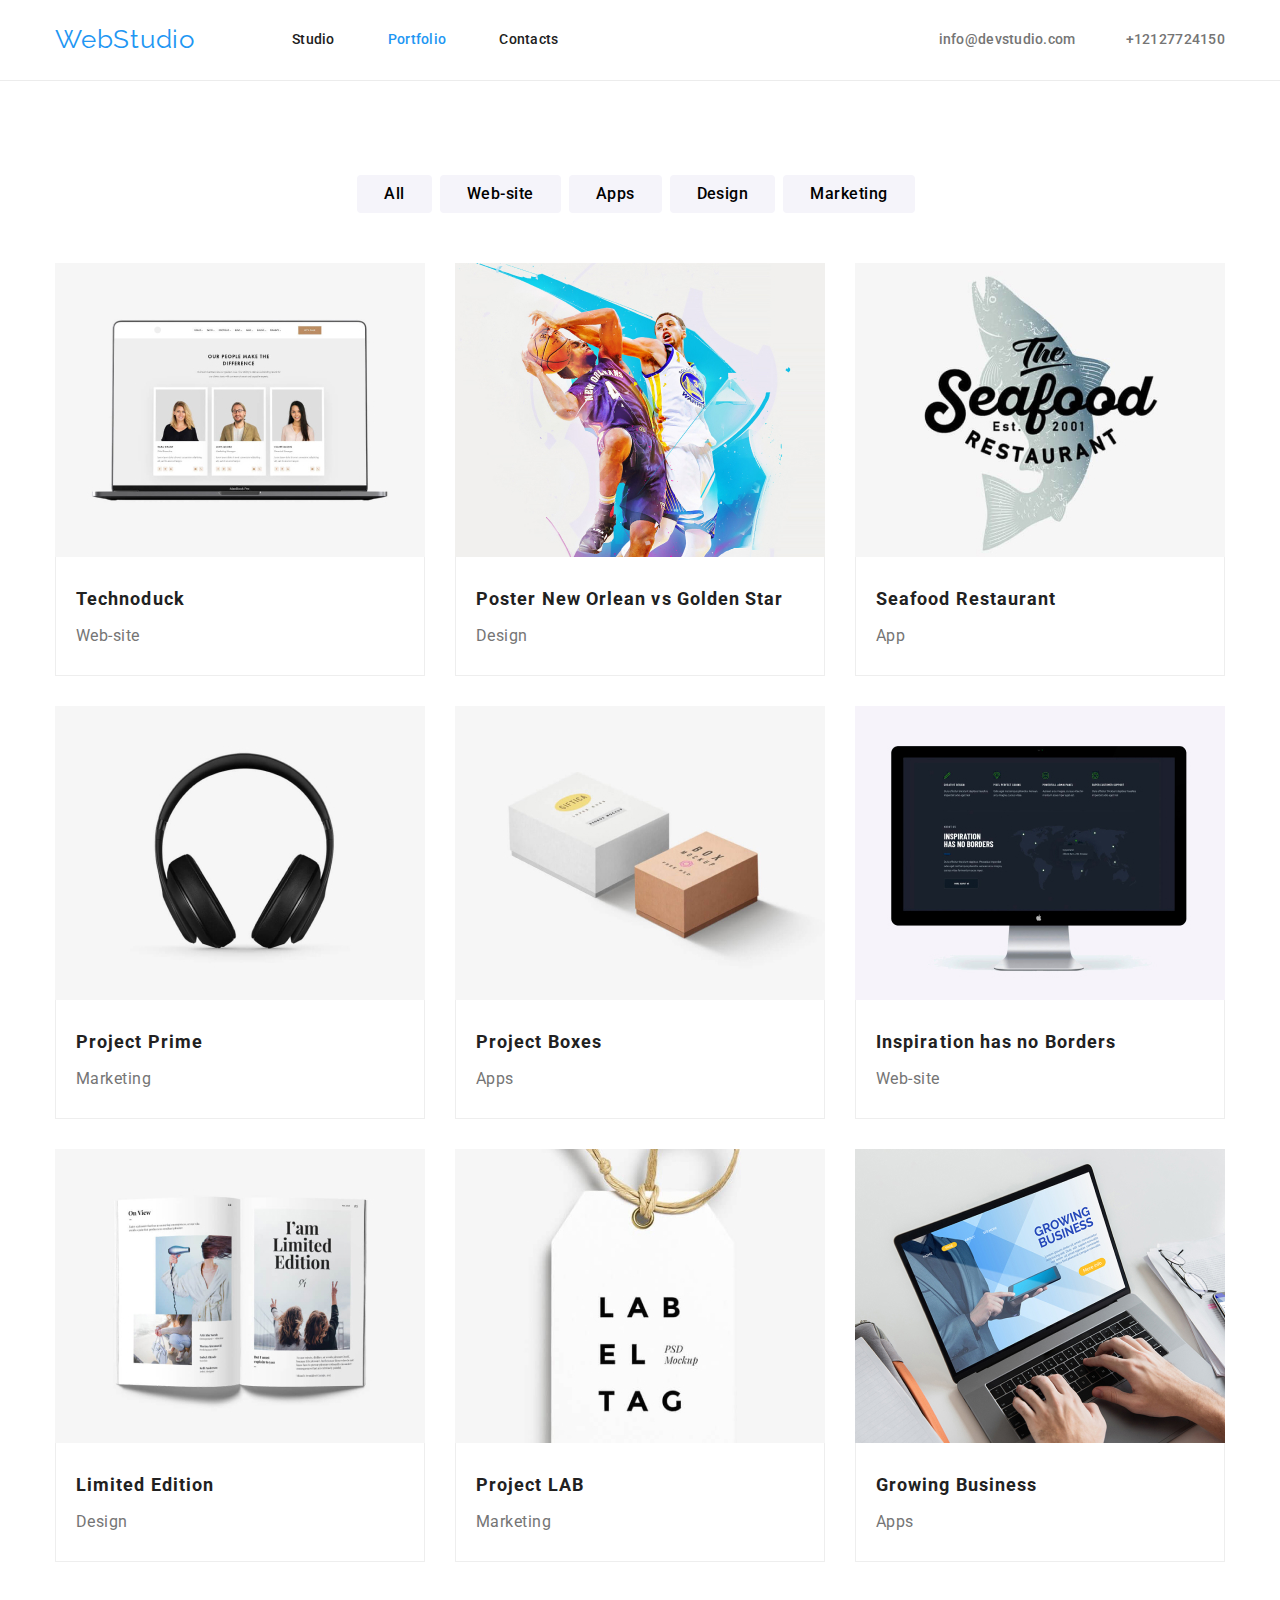
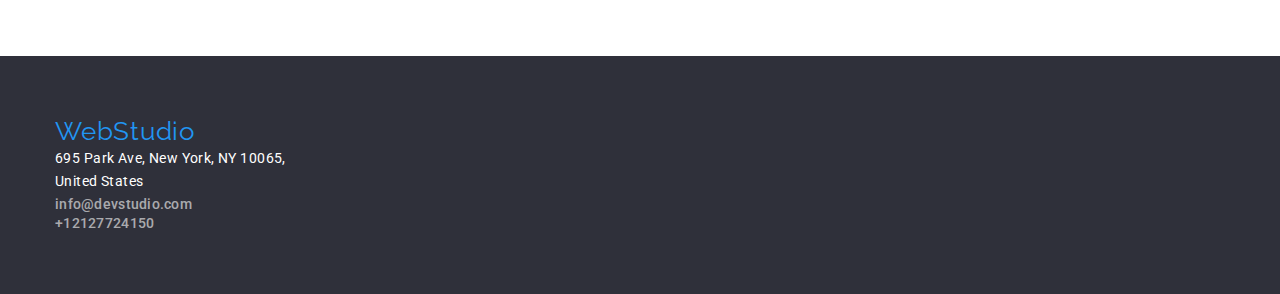
==== portfolio.html @ 1c1aaa15 "copied files from previous HW" ====
<!DOCTYPE html>
<html lang="en">
  <head>
    <meta charset="UTF-8" />
    <meta http-equiv="X-UA-Compatible" content="IE=edge" />
    <meta name="viewport" content="width=device-width, initial-scale=1.0" />
    <link rel="stylesheet" href="https://cdnjs.cloudflare.com/ajax/libs/modern-normalize/1.0.0/modern-normalize.min.css"/>
    <link rel="stylesheet" href="css/styles.css">
    <title>Document</title>
  </head>
  <body>
    <header>
        <div class="header-container container">
      <a href="index.html" class="webstudio-link">WebStudio</a>
      <nav>
        <!-- Navigation to other pages -->
       
        <ul class="menu">
          <li><a href="index.html" class="menu-item studio">Studio</a></li>
          <li><a href="portfolio.html" rel="noopener norefer" class="menu-item portfolio nav-link-current">Portfolio</a></li>
          <li><a href="index.html" class="menu-item contacts">Contacts</a></li>
        </ul>
      </nav>
        <ul class="contact-info">
        <li><a href="mailto:info@devstudio.com" class="contact-detail email">info@devstudio.com</a></li>
        <li><a href="tel:+12127724150" class="contact-detail phone-number">+12127724150</a></li>
      </ul>
      </div>
    </header>
    
    <main>
        <section class="section">
        <div class="container"> 
        <ul class="button-choices">
          <li><button type="button" class="button-item">All</button></li>
          <li><button type="button" class="button-item">Web-site</button></li>
          <li><button type="button" class="button-item">Apps</button></li>
          <li><button type="button" class="button-item">Design</button></li>
          <li><button type="button" class="button-item">Marketing</button></li>
        </ul>
          <h2 class="portfolio-projects-title">Portfolio Projects</h2> 
        <ul class="projects">
            <li>
                <img src="images/laptop.jpg" alt="laptop image" width="370" height="294">
                <div class="grey-border-box">
                  <h3 class="project-example">Technoduck</h3>
                  <p class="project-title">Web-site</p>
              </div>
            </li>
            <li>
                <img src="images/basketballplayers.jpg" alt="basketball players" width="370" height="294">
                <div class="grey-border-box">
                <h3 class="project-example">Poster New Orlean vs Golden Star</h3>
                <p class="project-title">Design</p>
                </div>
            </li>
            <li>
                <img src="images/seafood.jpg" alt="seafood" width="370" height="294">
                <div class="grey-border-box">
                <h3 class="project-example">Seafood Restaurant </h3>
                <p class="project-title">App</p>
                </div>
            </li>
            <li>
                <img src="images/headphones.jpg" alt="headphones" width="370" height="294">
                <div class="grey-border-box">
                <h3 class="project-example">Project Prime</h3>
                <p class="project-title">Marketing</p>
                </div>
            </li>
            <li>
                <img src="images/projectBoxes.jpg" alt="laptop image" width="370" height="294">
                <div class="grey-border-box">
                <h3 class="project-example">Project Boxes</h3>
                <p class="project-title">Apps</p>
                </div>
            </li>
            <li>
                <img src="images/monitor.jpg" alt="monitor" width="370" height="294">
                <div class="grey-border-box">
                <h3 class="project-example">Inspiration has no Borders</h3>
                <p class="project-title">Web-site</p>
              </div>
            </li>
            <li>
                <img src="images/magazine.jpg" alt="magazine" width="370" height="294">
                <div class="grey-border-box">
                <h3 class="project-example">Limited Edition</h3>
                <p class="project-title">Design </p>
                </div>
            </li>
            <li>
                <img src="images/labelTag.jpg" alt="lable tag" width="370" height="294">
                <div class="grey-border-box">
                <h3 class="project-example">Project LAB</h3>
                <p class="project-title">Marketing</p>
                </div>
            </li>
            <li>
                <img src="images/typingOnTheLaptop.jpg" alt="typing on the laptop" width="370" height="294">
                <div class="grey-border-box">
                <h3 class="project-example">Growing Business</h3>
                <p class="project-title">Apps</p>
                </div>
            </li>

        </ul>
      </div>  
      </section>
    </main>

    <footer class="footer">
      <div class="footer-container container">
      <a href="index.html" class="webstudio-link webstudio-link-footer">WebStudio</a>
      <address>      
      <ul class="address-footer">
        <li><a href="https://goo.gl/maps/vmdEabcFhvJnFiz56" class="address">695 Park Ave, New York, NY 10065, <br> United States</a></li>
        <li><a href="mailto:info@devstudio.com" class="contact-detail-footer email-footer">info@devstudio.com</a></li>
        <li><a href="tel:+12127724150" class="contact-detail-footer phone-footer ">+12127724150</a></li>
        
      </ul>
      </address>
      </div>
    </footer>
  </body>
</html>
---- css/styles.css ----
@import url('https://fonts.googleapis.com/css2?family=Raleway:wght@700&family=Roboto:wght@400;500;700;900&display=swap');

:root{
    --main-bg-color: #FFFFFF;
    --main-color: #212121;
    --main-heading-color: #FFFFFF;
    --webstudio-color:#2196F3;
    --request-studio-color:#FFFFFF;
    --contact-info-header: #757575;
    --heading-bg-color: #2F303A;
    --section-titles-color: #212121;
    --request-our-service-hover-color:#0a7ddb;
    --our-team-bg-color: #F5F4FA;
    --description-color:#757575;
    --footer-bg-color: #2F303A;
    --contact-info-footer:rgba(255, 255, 255, 0.6);
    --address-footer-color: #FFFFFF;
    --button-bg-color:#F5F4FA; 
    --active-and-hover-color: #2196F3;
    --white-text-color: #FFFFFF;

}

body{
    background-color: var(--main-bg-color);
    font-family: 'Roboto',sans-serif;
    color: var(--main-color);
    font-size: 14px;
    font-weight: 400;
}
h1, h2, h3, h4, h5,h6, p{
    margin: 0;
}
ul{
    list-style-type: none;
    padding: 0px;
    margin: 0px;
}
img{
    display: block;
}

/* MARK - header styling */
header{
    
    border-bottom: 1px solid #ECECEC;
}
*,
*::before,
*::after {
    box-sizing: border-box;
}
.container{
    width: 1200px;
    padding-left: 15px;
    padding-right: 15px;
    margin: 0 auto;
    
   
}
.header-container{
    display: flex;
    align-items: center; 
}
.webstudio-link{
    color: var(--webstudio-color);
    text-decoration: none;
    font-family: 'Raleway',sans-serif;
    font-size: 26px;
    line-height: 1.19;
    letter-spacing: 0.03em;
    padding-top:24px;
    padding-bottom:25px;
    margin-right:97px;    
}
.menu{
    display: flex; 
}
.menu-item{
    cursor: pointer;
    text-decoration: none;
    color: var(--main-color);
    font-weight: 500;
    font-size: 14px;
    line-height: 1.14;
    letter-spacing: 0.02em;
    padding-top: 32px;
    padding-bottom: 32px;
   
}
.menu-item:hover,
.menu-item:focus,
.nav-link-current{
    color: var(--active-and-hover-color);
   
}
.menu > li:first-child,
.menu > li:nth-child(2){
    margin-right: 53px;
}


.contact-info{
    display: flex;
    margin-left: auto;
}
.contact-info > li:first-child {
    margin-right: 50px;
    
}
.contact-detail{
    text-decoration: none;
    color: var(--contact-info-header);
    font-weight: 500;
    line-height: 1.14;
    letter-spacing: 0.02em;
    padding-top: 32px;
    padding-bottom: 32px;
}
.contact-detail:hover,
.contact-detail:focus{
    color: var(--active-and-hover-color);
}


/* MARK - main styling */
/* MARK - OUR Skills */



.hero-section{
    background-color: var(--heading-bg-color);
    padding-top:200px;
    padding-bottom: 200px;
}

.effective-solution-title {
    /* color: var(--main-heading-color) */
    font-weight: 900;
    font-size: 44px;
    line-height: 1.36;
    text-align: center;
    letter-spacing: 0.06em;
    text-transform: uppercase;
    color: var(--main-heading-color);
    margin-bottom: 30px;
}

.request-our-service-button {
    font-family: 'Roboto', sans-serif;
    font-weight: 700;
    font-size: 16px;
    line-height: 1.8;
    text-align: center;
    letter-spacing: 0.06em;
    background-color: var(--webstudio-color);
    color: var(--request-studio-color);
    border-radius: 4px;
    border: 0px;
    box-shadow: 0px 4px 4px rgba(0, 0, 0, 0.15);
    padding: 10px 20px;
   
}

.request-our-service-button:hover,
.request-our-service-button:focus{
    cursor: pointer;
    box-shadow: 0px 4px 4px rgba(0, 0, 0, 0.15);
    background-color: var(--request-our-service-hover-color);
}
.button-parent-element{
    display: flex;
    flex-direction: column;
    justify-content: center;
    align-items: center;
}

/* MARK - SECTION 2 Our skills*/

.section{
    padding-top: 94px;
    padding-bottom: 94px;
}
.our-skills-container{
    display: flex;
}
.heading-our-skills{
    position: absolute;
    width: 1px;
    height: 1px;
    margin: -1px;
    border: 0;
    padding: 0;
    white-space: nowrap;
    clip-path: inset(100%);
    clip: rect(0 0 0 0);
    overflow: hidden;
}
.skills-title {
    font-weight: 700;
    font-size: 14px;
    line-height: 1.14;
    letter-spacing: 0.03em;
    text-transform: uppercase;
    margin-bottom: 9px;

}
.skills-description {
    
    font-size: 14px;
    line-height: 1.7;
    letter-spacing: 0.03em;
    color: var(--description-color);
}
.our-skills-container > li{
    margin-right: 30px;
    width:270px;
    
}
.what-we-do-title,
.our-team,
.portfolio-projects-title,
.heading-our-skills{
    font-weight: 700;
    font-size: 36px;
    line-height: 1.16;
    text-align: center;
    letter-spacing: 0.03em;
}

/* MARK WHat we do section */

.what-we-do-section{
    padding-top: 0px;
}
.what-we-do-title{
    margin-bottom: 50px;
}
.what-we-do-images{
    display: flex;
   

}
.what-we-do-images > li{
    margin-right: 30px;
}


/* MARK - Our tem section */

.our-team-section{
    background-color: var(--our-team-bg-color);
}
.our-team{
    margin-bottom: 50px;
}

.team-member-name{
    font-weight: 500;
    font-size: 16px;
    line-height: 1.18;
    letter-spacing: 0.03em;
    text-align: center;
    padding-top: 30px;
    padding-bottom: 10px;
   
}
.profession{
    font-size: 16px;
    line-height: 1.8;
    letter-spacing: 0.03em;
    text-align: center;
    color: var(--description-color);
    padding-bottom: 30px; 
}
.our-team-list{
    display: flex;
    justify-content: center;
    padding-left:0px;
}
.our-team-list > li{
    margin-right:30px;
    background-color: var(--main-bg-color);
}
/* MARK - footer styling */
.footer{
    background-color: var(--footer-bg-color);
    padding-top: 60px;
    padding-bottom: 60px;
}

.address{
    text-decoration: none;
    font-size: 14px;
    line-height: 1.71;
    letter-spacing: 0.03em;
    color: var(--address-footer-color);
    font-style: normal;
}

.webstudio-link-footer{
    color: var(--webstudio-color);
    text-decoration: none;
    font-family: 'Raleway', sans-serif;
    font-size: 26px;
    line-height: 1.19;
    letter-spacing: 0.03em;
    padding-top: 24px;
    padding-bottom: 9px;
}
.contact-detail-footer{
    text-decoration: none;
    font-weight: 500;
    font-style: normal;
    line-height: 1.14;
    letter-spacing: 0.02em;
    color: var(--contact-info-footer);
}
.address-footer > li{
    margin-bottom: 2px;
}

.contact-detail-footer:hover,
.contact-detail-footer:active,
.contact-detail-footer:focus{
    color: var(--active-and-hover-color);
}


/* MARK -> PORTFOLIO PAGE */

.button-choices{
    display: flex;
    justify-content: center;
    margin-bottom: 50px;

}
.button-choices > li{
    margin-right: 8px;
}

.button-item{
    background-color: var(--button-bg-color);
    font-family: 'Roboto', sans-serif;
    font-weight: 500;
    font-size: 16px;
    line-height: 1.62;
    text-align: center;
    letter-spacing: 0.03em;
    border-radius: 4px;
    border: 0px;
    padding: 6px 27px 6px 27px;
    
}
.button-item:hover,
.button-item:focus{
    background-color: var(--active-and-hover-color);
    color: var(--white-text-color);
    cursor: pointer;
}

.portfolio-projects-title{
    position: absolute;
    width: 1px;
    height: 1px;
    margin: -1px;
    border: 0;
    padding: 0;
    white-space: nowrap;
    clip-path: inset(100%);
    clip: rect(0 0 0 0);
    overflow: hidden;
}
.projects{
    display: flex;
    flex-wrap: wrap;
    justify-content: space-between;
    padding-left: 0px;
}
.grey-border-box{
    border-left: 1px solid #EEEEEE;
    border-right: 1px solid #EEEEEE;
    border-bottom: 1px solid #EEEEEE;
    padding: 24px 20px;
  
}
.projects > li{
    
    margin-bottom: 30px;
}

.projects > li:nth-child(n+7){
    margin-bottom: 0px;

}
.project-example{
    font-weight: 700;
    font-size: 18px;
    line-height: 2;
    letter-spacing: 0.06em;
    margin-bottom: 4px;;
}
.project-title {
    font-size: 16px;
    line-height: 1.87;
    letter-spacing: 0.03em;
    color: var(--description-color);
   
}
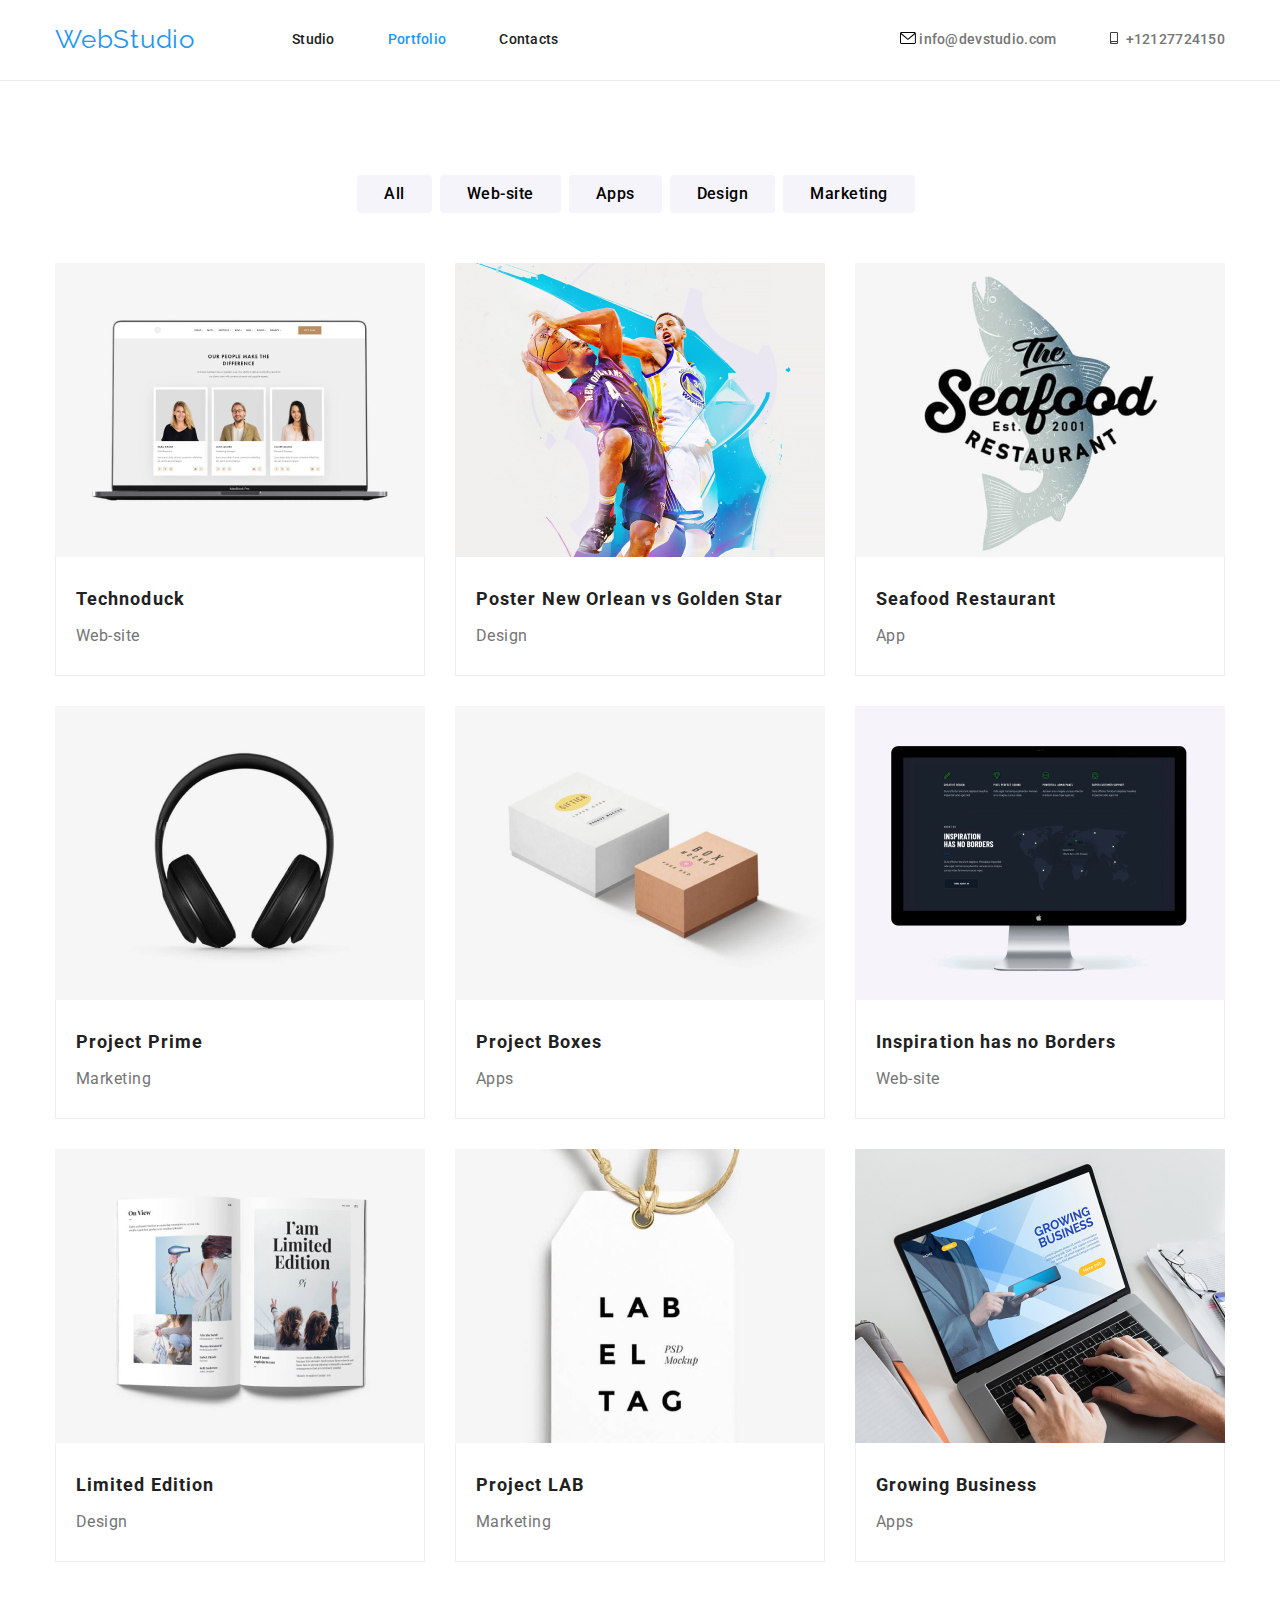
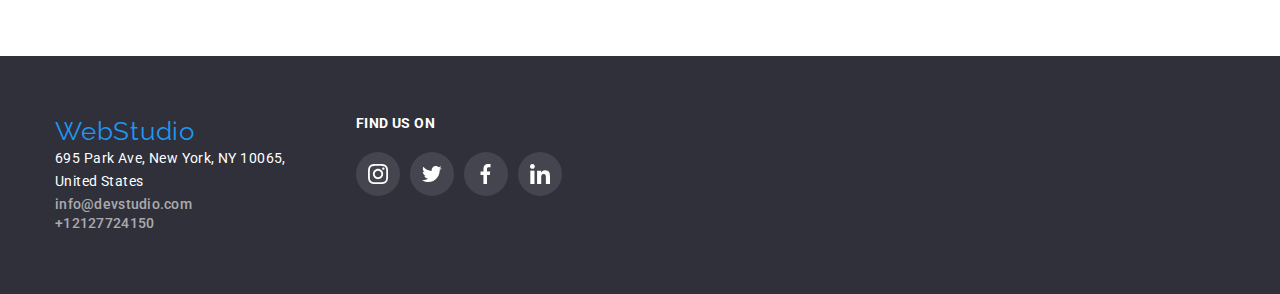
==== commit 499f2c15: "finalizing the work" ====
--- a/portfolio.html
+++ b/portfolio.html
@@ -22,9 +22,23 @@
         </ul>
       </nav>
         <ul class="contact-info">
-        <li><a href="mailto:info@devstudio.com" class="contact-detail email">info@devstudio.com</a></li>
-        <li><a href="tel:+12127724150" class="contact-detail phone-number">+12127724150</a></li>
-      </ul>
+          <li>
+            <a href="mailto:info@devstudio.com" class="contact-detail email">
+              <svg width="16px" height="12px" class="contact-icon">
+                <use href="./images/symbol-defs.svg#icon-envelope"></use>
+              </svg>
+              info@devstudio.com</a
+            >
+          </li>
+          <li>
+            <a href="tel:+12127724150" class="contact-detail phone-number">
+              <svg width="16px" height="12px" class="contact-icon">
+                <use href="./images/symbol-defs.svg#icon-smartphone"></use>
+              </svg>
+              +12127724150</a
+            >
+          </li>
+        </ul>
       </div>
     </header>
     
@@ -110,17 +124,105 @@
     </main>
 
     <footer class="footer">
-      <div class="footer-container container">
-      <a href="index.html" class="webstudio-link webstudio-link-footer">WebStudio</a>
-      <address>      
-      <ul class="address-footer">
-        <li><a href="https://goo.gl/maps/vmdEabcFhvJnFiz56" class="address">695 Park Ave, New York, NY 10065, <br> United States</a></li>
-        <li><a href="mailto:info@devstudio.com" class="contact-detail-footer email-footer">info@devstudio.com</a></li>
-        <li><a href="tel:+12127724150" class="contact-detail-footer phone-footer ">+12127724150</a></li>
-        
-      </ul>
-      </address>
+      <div class="container footer-global-container">
+        <div class="footer-container-one"><a href="index.html" class="webstudio-link-footer">WebStudio</a>
+        <address>
+          <ul class="address-footer">
+            <li>
+              <a href="https://goo.gl/maps/vmdEabcFhvJnFiz56" class="address"
+                >695 Park Ave, New York, NY 10065, <br />
+                United States</a
+              >
+            </li>
+            <li>
+              <a
+                href="mailto:info@devstudio.com"
+                class="contact-detail-footer email-footer"
+                >info@devstudio.com</a
+              >
+            </li>
+            <li>
+              <a
+                href="tel:+12127724150"
+                class="contact-detail-footer phone-footer"
+                >+12127724150</a
+              >
+            </li>
+          </ul>
+        </address>
+        </div>
+        <div class="find-us-container">
+          <p class="find-is-on-title">FIND US ON</p>
+          <ul class="company-social-link-icons">
+                <li>
+                  <a href="">
+                    <svg width="44" height="44" class="social-icon-main-svg">
+                      <circle
+                        r="22"
+                        fill="rgba(255, 255, 255, 0.1)"
+                        cx="22"
+                        cy="22"
+                        class="footer-circle-social-icons"
+                      />
+                      <svg width="20" height="20" x="12" y="12">
+                        <use href="/images/symbol-defs.svg#icon-instagram-2"></use>
+                      </svg>
+                    </svg>
+                  </a>
+                </li>
+                <li>
+                  <a href="">
+                    <svg width="44" height="44" class="social-icon-main-svg">
+                      <circle
+                        r="22"
+                        fill="rgba(255, 255, 255, 0.1)"
+                        cx="22"
+                        cy="22"
+                        class="footer-circle-social-icons"
+                      />
+                      <svg width="20" height="20" x="12" y="12" class="svg-social-icons-footer">
+                        <use href="/images/symbol-defs.svg#icon-twitter"></use>
+                      </svg>
+                    </svg>
+                  </a>
+                </li>
+                <li>
+                  <a href="">
+                    <svg width="44" height="44" class="social-icon-main-svg">
+                      <circle
+                        r="22"
+                        fill="rgba(255, 255, 255, 0.1)"
+                        cx="22"
+                        cy="22"
+                        class="footer-circle-social-icons"
+                      />
+                      <svg width="20" height="20" x="12" y="12" >
+                        <use href="/images/symbol-defs.svg#icon-facebook-1"></use>
+                      </svg>
+                    </svg>
+                  </a>
+                </li>
+                <li>
+                  <a href="">
+                    <svg width="44" height="44" class="social-icon-main-svg">
+                      <circle
+                        r="22"
+                        fill="rgba(255, 255, 255, 0.1)"
+                        cx="22"
+                        cy="22"
+                        class="footer-circle-social-icons"
+                      />
+                      <svg width="20" height="20" x="12" y="12">
+                        <use href="/images/symbol-defs.svg#icon-linkedin-1"></use>
+                      </svg>
+                    </svg>
+                  </a>
+                </li>                                                
+          </ul>
+
+        </div>
       </div>
+
     </footer>
   </body>
 </html>
--- a/css/styles.css
+++ b/css/styles.css
@@ -18,6 +18,7 @@
     --button-bg-color:#F5F4FA; 
     --active-and-hover-color: #2196F3;
     --white-text-color: #FFFFFF;
+    --regular-customer-brnads-color:#AFB1B8;
 
 }
 
@@ -55,7 +56,7 @@
     padding-left: 15px;
     padding-right: 15px;
     margin: 0 auto;
-    
+ 
    
 }
 .header-container{
@@ -122,14 +123,18 @@
     color: var(--active-and-hover-color);
 }
 
-
+.contact-icon:hover{
+    fill: var(--active-and-hover-color);
+}
 /* MARK - main styling */
 /* MARK - OUR Skills */
 
 
 
 .hero-section{
-    background-color: var(--heading-bg-color);
+    background: #C4C4C4 url(/images/effectiveSolutionBG.jpg);
+    background-size: cover;
+    background-repeat: no-repeat;
     padding-top:200px;
     padding-bottom: 200px;
 }
@@ -217,6 +222,9 @@
     width:270px;
     
 }
+.our-skills-icon{
+    margin-bottom: 30px;
+}
 .what-we-do-title,
 .our-team,
 .portfolio-projects-title,
@@ -246,7 +254,7 @@
 }
 
 
-/* MARK - Our tem section */
+/* MARK - Our team section */
 
 .our-team-section{
     background-color: var(--our-team-bg-color);
@@ -271,7 +279,7 @@
     letter-spacing: 0.03em;
     text-align: center;
     color: var(--description-color);
-    padding-bottom: 30px; 
+    margin-bottom: 16px; 
 }
 .our-team-list{
     display: flex;
@@ -281,7 +289,64 @@
 .our-team-list > li{
     margin-right:30px;
     background-color: var(--main-bg-color);
-}
+    border-radius: 0px 0px 4px 4px;
+    box-shadow: 0px 1px 3px rgba(0, 0, 0, 0.12), 
+    0px 1px 1px rgba(0, 0, 0, 0.14), 
+    0px 2px 1px rgba(0, 0, 0, 0.2);
+} 
+.team-member-soical-links{
+    display: flex;
+    justify-content: space-evenly;
+}
+.team-member-soical-links >li{
+   
+    margin-bottom: 30px;
+}
+.parent-link-for-social-icons{
+    fill: var(--regular-customer-brnads-color);
+}
+
+.parent-link-for-social-icons:hover,
+.parent-link-for-social-icons:focus{
+    fill: var(--main-bg-color);
+    
+}
+.circle-team-soicial-links:hover,
+.circle-team-soicial-links:focus{
+    fill: var(--active-and-hover-color);
+}
+
+
+/* MARK Regular Customer block */
+
+.regular-customer-title{
+    font-weight: 700;
+    font-size: 36px;
+    line-height: 1.16;
+    text-align: center;
+    letter-spacing: 0.03em;
+    margin-bottom: 50px;
+}
+.brand-icons-list{
+    display: flex;
+    justify-content:space-evenly;
+}
+
+.regular-customers-icons-svg{
+    fill:var(--regular-customer-brnads-color);
+}
+.regular-customers-icons-svg:hover,
+.regular-customers-icons-svg:focus{
+    fill: var(--active-and-hover-color);
+}
+.regular-customer-rect:hover,
+.regular-customer-rect:focus{
+    stroke: var(--active-and-hover-color);
+}
+
+
+
+
 /* MARK - footer styling */
 .footer{
     background-color: var(--footer-bg-color);
@@ -326,9 +391,42 @@
     color: var(--active-and-hover-color);
 }
 
+.footer-container-one {
+    margin-right: 70px;
+}
+
+.find-is-on-title {
+    font-weight: 700;
+    font-size: 14px;
+    line-height: 1.14;
+    letter-spacing: 0.03em;
+    color: var(--address-footer-color);
+    margin-bottom: 20px;
+}
+
+.company-social-link-icons {
+    display: flex;
+
+}
+
+.company-social-link-icons>li {
+    margin-right: 10px;
+}
+
+.social-icon-main-svg {
+    fill: var(--address-footer-color);
+}
+
+.footer-circle-social-icons:hover,
+.footer-circle-social-icons:focus{
+    fill:var(--active-and-hover-color)
+
+}
 
 /* MARK -> PORTFOLIO PAGE */
-
+.footer-global-container{
+    display: flex;
+}
 .button-choices{
     display: flex;
     justify-content: center;
@@ -357,6 +455,9 @@
     background-color: var(--active-and-hover-color);
     color: var(--white-text-color);
     cursor: pointer;
+    box-shadow: 0px 3px 1px rgba(0, 0, 0, 0.1), 
+    0px 1px 2px rgba(0, 0, 0, 0.08), 
+    0px 2px 2px rgba(0, 0, 0, 0.12);
 }
 
 .portfolio-projects-title{
@@ -385,8 +486,8 @@
   
 }
 .projects > li{
-    
     margin-bottom: 30px;
+    
 }
 
 .projects > li:nth-child(n+7){
@@ -407,3 +508,10 @@
     color: var(--description-color);
    
 }
+.projects > li:hover{
+    cursor: pointer;
+    box-shadow: 0px 1px 1px rgba(0, 0, 0, 0.12), 
+    0px 4px 4px rgba(0, 0, 0, 0.06), 
+    1px 4px 6px rgba(0, 0, 0, 0.16);
+}
+
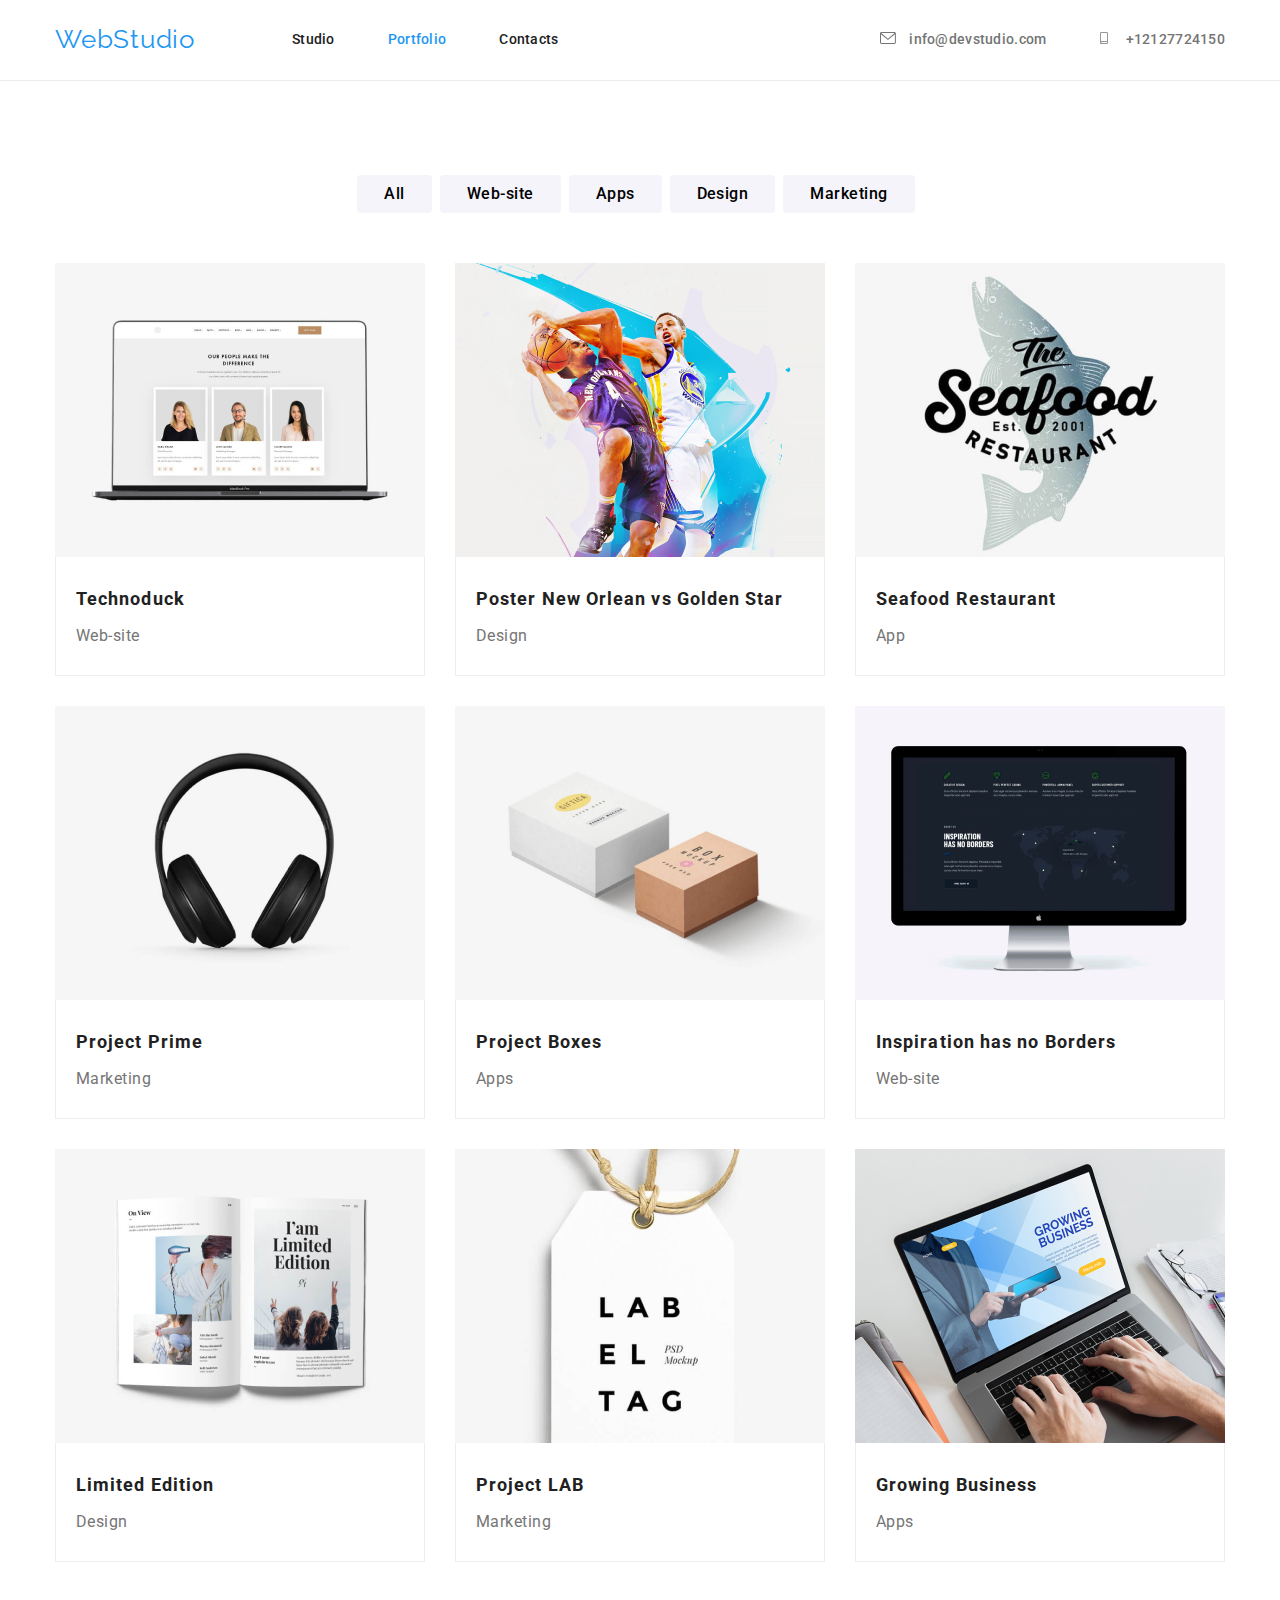
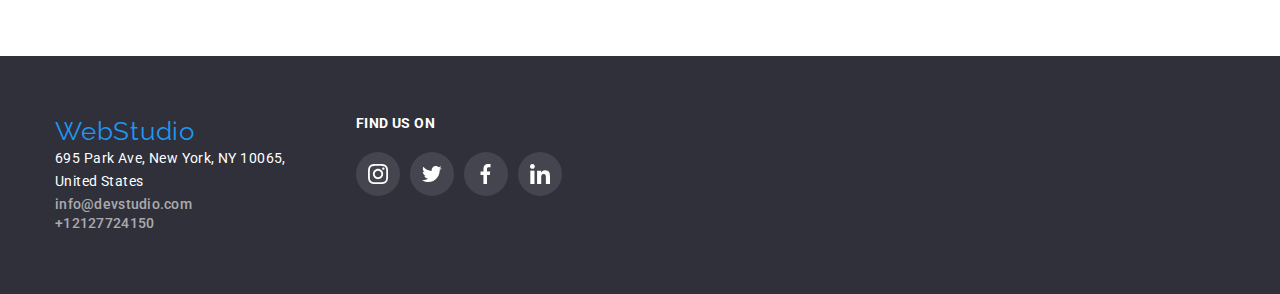
==== commit 5a656ffc: "svg remarks" ====
--- a/portfolio.html
+++ b/portfolio.html
@@ -155,69 +155,36 @@
           <p class="find-is-on-title">FIND US ON</p>
           <ul class="company-social-link-icons">
                 <li>
-                  <a href="">
-                    <svg width="44" height="44" class="social-icon-main-svg">
-                      <circle
-                        r="22"
-                        fill="rgba(255, 255, 255, 0.1)"
-                        cx="22"
-                        cy="22"
-                        class="footer-circle-social-icons"
-                      />
-                      <svg width="20" height="20" x="12" y="12">
-                        <use href="/images/symbol-defs.svg#icon-instagram-2"></use>
-                      </svg>
+                  <a href="" class="social-icon-link-svg">
+                    <svg width="20" height="20" class="svg-social-media-icon">
+                      <use href="./images/symbol-defs.svg#icon-instagram-2"></use>
                     </svg>
+
+                  </a>
+                <li>
+                  <a href="" class="social-icon-link-svg">
+                    <svg width="20" height="20" class="svg-social-media-icon">
+                      <use href="./images/symbol-defs.svg#icon-twitter"></use>
+                    </svg>
+
                   </a>
                 </li>
                 <li>
-                  <a href="">
-                    <svg width="44" height="44" class="social-icon-main-svg">
-                      <circle
-                        r="22"
-                        fill="rgba(255, 255, 255, 0.1)"
-                        cx="22"
-                        cy="22"
-                        class="footer-circle-social-icons"
-                      />
-                      <svg width="20" height="20" x="12" y="12" class="svg-social-icons-footer">
-                        <use href="/images/symbol-defs.svg#icon-twitter"></use>
-                      </svg>
+                  <a href="" class="social-icon-link-svg">
+                    <svg width="20" height="20" class="svg-social-media-icon">
+                      <use href="./images/symbol-defs.svg#icon-facebook-1"></use>
                     </svg>
+
                   </a>
                 </li>
                 <li>
-                  <a href="">
-                    <svg width="44" height="44" class="social-icon-main-svg">
-                      <circle
-                        r="22"
-                        fill="rgba(255, 255, 255, 0.1)"
-                        cx="22"
-                        cy="22"
-                        class="footer-circle-social-icons"
-                      />
-                      <svg width="20" height="20" x="12" y="12" >
-                        <use href="/images/symbol-defs.svg#icon-facebook-1"></use>
-                      </svg>
+                  <a href="" class="social-icon-link-svg">
+                    <svg width="20" height="20" class="svg-social-media-icon">
+                      <use href="./images/symbol-defs.svg#icon-linkedin-1"></use>
                     </svg>
+
                   </a>
-                </li>
-                <li>
-                  <a href="">
-                    <svg width="44" height="44" class="social-icon-main-svg">
-                      <circle
-                        r="22"
-                        fill="rgba(255, 255, 255, 0.1)"
-                        cx="22"
-                        cy="22"
-                        class="footer-circle-social-icons"
-                      />
-                      <svg width="20" height="20" x="12" y="12">
-                        <use href="/images/symbol-defs.svg#icon-linkedin-1"></use>
-                      </svg>
-                    </svg>
-                  </a>
-                </li>                                                
+                </li>                                                                                        
           </ul>
 
         </div>
--- a/css/styles.css
+++ b/css/styles.css
@@ -122,7 +122,10 @@
 .contact-detail:focus{
     color: var(--active-and-hover-color);
 }
-
+.contact-icon{
+    fill: currentColor;
+    margin-right: 10px;
+}
 .contact-icon:hover{
     fill: var(--active-and-hover-color);
 }
@@ -132,11 +135,12 @@
 
 
 .hero-section{
-    background: #C4C4C4 url(/images/effectiveSolutionBG.jpg);
+    background-image: linear-gradient(rgba(47, 48, 58, 0.4), rgba(47, 48, 58, 0.4)), url(../images/effectiveSolutionBG.jpg);
     background-size: cover;
     background-repeat: no-repeat;
     padding-top:200px;
     padding-bottom: 200px;
+    background-position: center;
 }
 
 .effective-solution-title {
@@ -302,18 +306,23 @@
    
     margin-bottom: 30px;
 }
-.parent-link-for-social-icons{
-    fill: var(--regular-customer-brnads-color);
-}
-
-.parent-link-for-social-icons:hover,
-.parent-link-for-social-icons:focus{
-    fill: var(--main-bg-color);
-    
-}
-.circle-team-soicial-links:hover,
-.circle-team-soicial-links:focus{
-    fill: var(--active-and-hover-color);
+.team-social-icons-link{
+    width: 44px;
+    height: 44px;
+    display: flex;
+    align-items: center;
+    justify-content: center;
+    color: var(--regular-customer-brnads-color);
+    border-radius: 50%;
+
+}
+.team-social-icons-link-svg{
+    fill: currentColor;
+}
+.team-social-icons-link:hover,
+.team-social-icons-link:focus{
+    background-color: var(--active-and-hover-color);
+    color: var(--main-bg-color);
 }
 
 
@@ -332,19 +341,26 @@
     justify-content:space-evenly;
 }
 
+.regular-customers-icons-link{
+    width: 170px;
+    height: 92px;
+    border: 1px solid var(--regular-customer-brnads-color);
+    display: flex;
+    align-items: center;
+    justify-content: center;
+    border-radius: 4px;
+    color: var(--regular-customer-brnads-color);
+}
+
 .regular-customers-icons-svg{
-    fill:var(--regular-customer-brnads-color);
-}
-.regular-customers-icons-svg:hover,
-.regular-customers-icons-svg:focus{
-    fill: var(--active-and-hover-color);
-}
-.regular-customer-rect:hover,
-.regular-customer-rect:focus{
-    stroke: var(--active-and-hover-color);
-}
-
-
+    fill:currentColor;
+}
+.regular-customers-icons-link:hover,
+.regular-customers-icons-link:focus{
+    color: var(--active-and-hover-color);
+    border: 1px solid var(--active-and-hover-color);
+
+}
 
 
 /* MARK - footer styling */
@@ -407,20 +423,33 @@
 .company-social-link-icons {
     display: flex;
 
+
 }
 
 .company-social-link-icons>li {
     margin-right: 10px;
 }
 
-.social-icon-main-svg {
-    fill: var(--address-footer-color);
-}
-
-.footer-circle-social-icons:hover,
-.footer-circle-social-icons:focus{
-    fill:var(--active-and-hover-color)
-
+
+.social-icon-link-svg{
+    width: 44px;
+    height: 44px;
+
+    display: flex;
+    align-items: center;
+    justify-content: center;
+    border-radius: 50%;
+
+    background-color: rgba(255, 255, 255, 0.1);
+    color: var(--address-footer-color);
+}
+.svg-social-media-icon{
+    fill: currentColor;
+}
+.social-icon-link-svg:hover,
+.social-icon-link-svg:focus{
+    background-color: var(--active-and-hover-color);
+    color: var(--address-footer-color);
 }
 
 /* MARK -> PORTFOLIO PAGE */
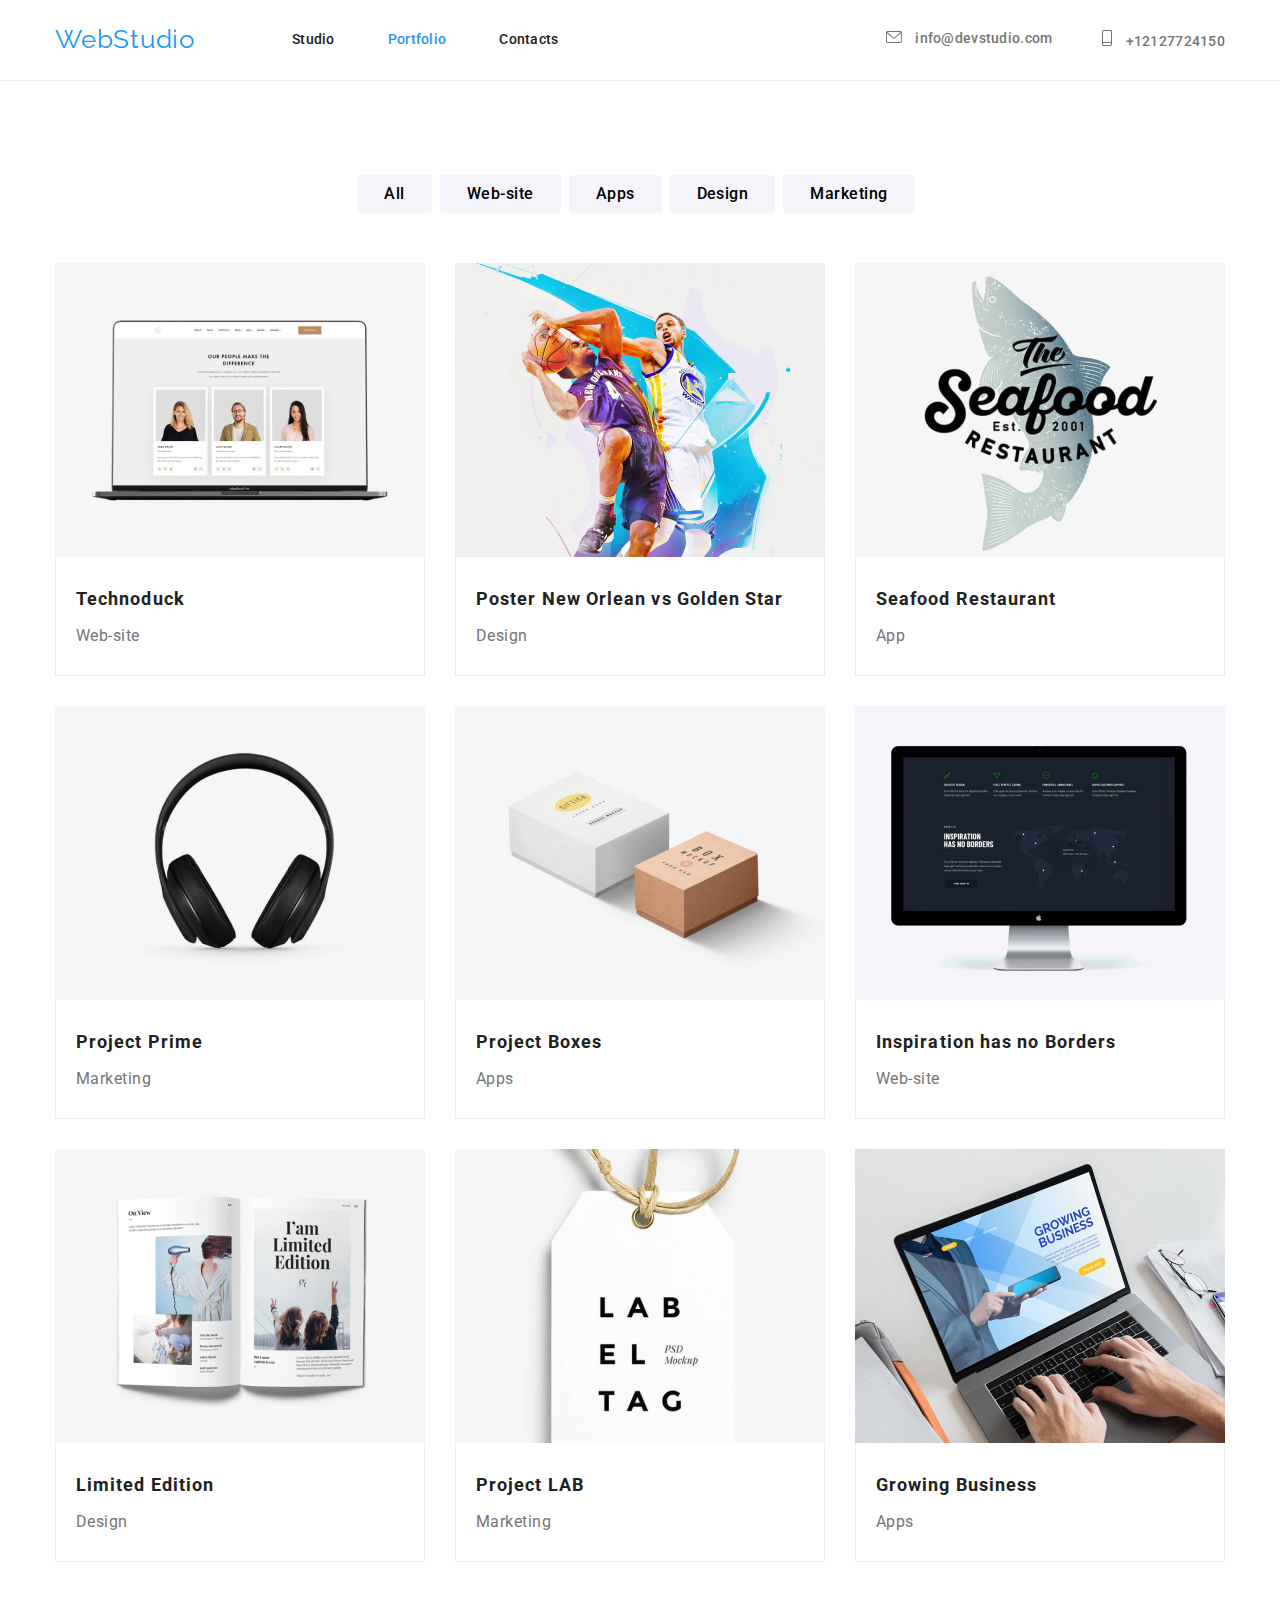
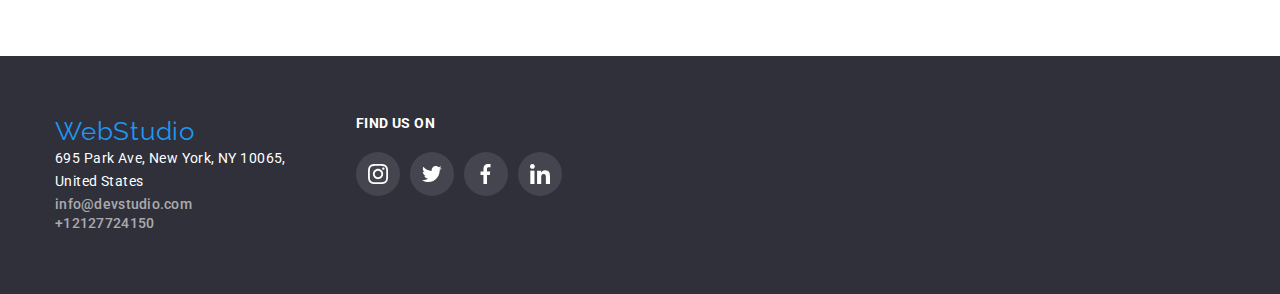
==== commit b8660575: "final remarks" ====
--- a/portfolio.html
+++ b/portfolio.html
@@ -24,7 +24,7 @@
         <ul class="contact-info">
           <li>
             <a href="mailto:info@devstudio.com" class="contact-detail email">
-              <svg width="16px" height="12px" class="contact-icon">
+              <svg width="16" height="12" class="contact-icon">
                 <use href="./images/symbol-defs.svg#icon-envelope"></use>
               </svg>
               info@devstudio.com</a
@@ -32,8 +32,8 @@
           </li>
           <li>
             <a href="tel:+12127724150" class="contact-detail phone-number">
-              <svg width="16px" height="12px" class="contact-icon">
-                <use href="./images/symbol-defs.svg#icon-smartphone"></use>
+              <svg width="10" height="16" class="contact-icon">
+                <use href="./images/symbol-defs.svg#icon-phone"></use>
               </svg>
               +12127724150</a
             >
@@ -177,7 +177,7 @@
 
                   </a>
                 </li>
-                <li>
+                <li class="last-child">
                   <a href="" class="social-icon-link-svg">
                     <svg width="20" height="20" class="svg-social-media-icon">
                       <use href="./images/symbol-defs.svg#icon-linkedin-1"></use>
--- a/css/styles.css
+++ b/css/styles.css
@@ -300,11 +300,13 @@
 } 
 .team-member-soical-links{
     display: flex;
-    justify-content: space-evenly;
+    justify-content: center;
+    margin-bottom: 30px;
 }
 .team-member-soical-links >li{
    
-    margin-bottom: 30px;
+   
+    margin-right: 10px;
 }
 .team-social-icons-link{
     width: 44px;
@@ -422,15 +424,15 @@
 
 .company-social-link-icons {
     display: flex;
-
-
 }
 
 .company-social-link-icons>li {
     margin-right: 10px;
 }
 
-
+.company-social-link-icons .last-child{
+    margin-right: 0px;
+}
 .social-icon-link-svg{
     width: 44px;
     height: 44px;
